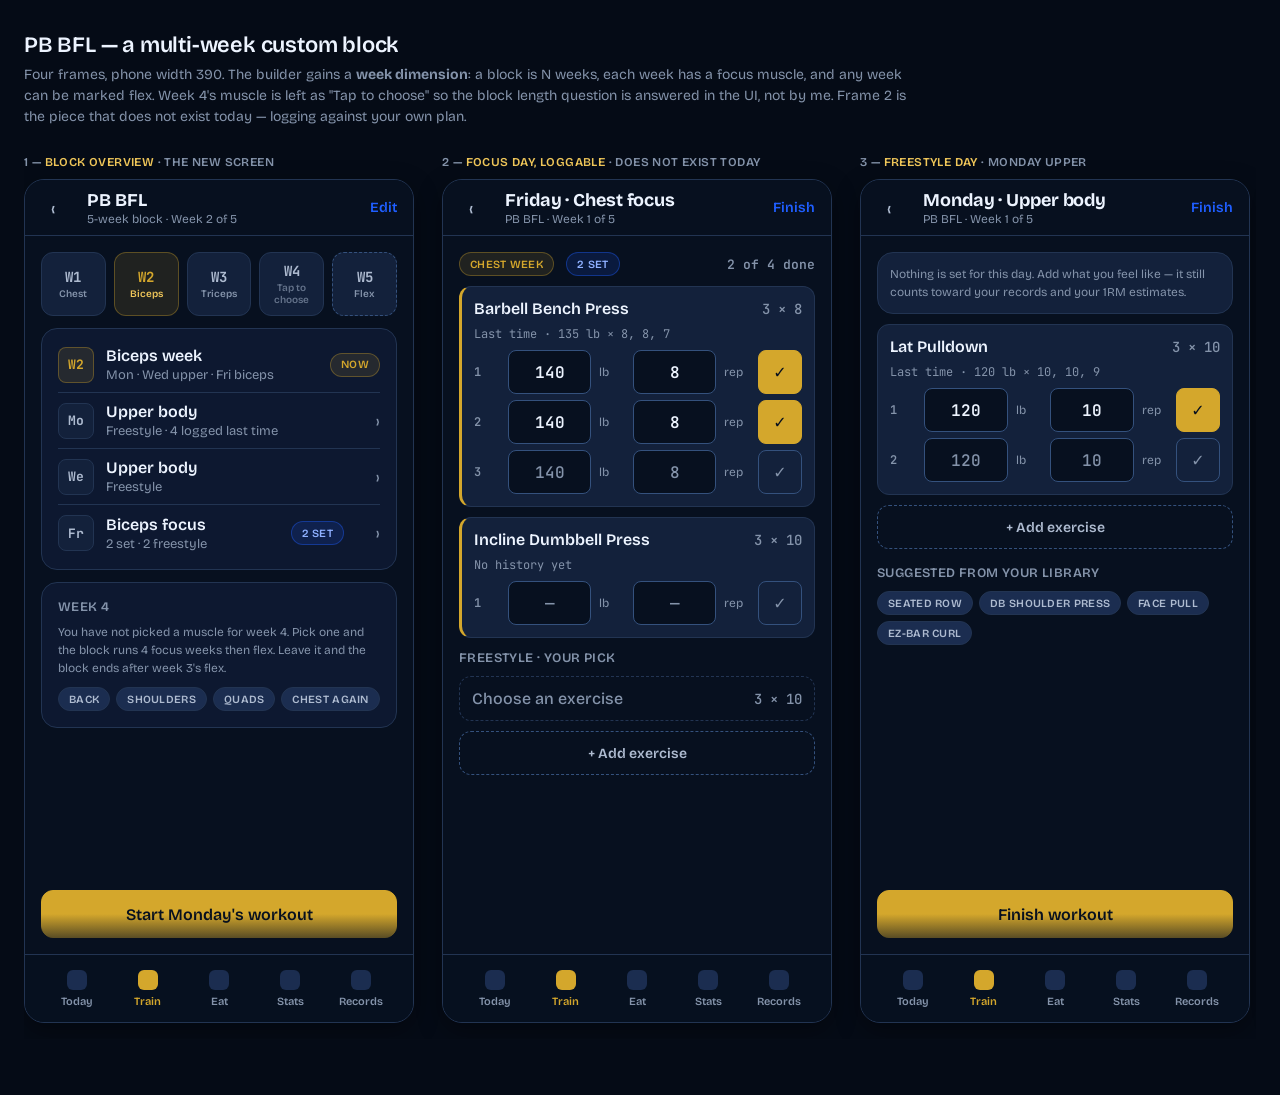
==== pb-bfl/index.html @ 00927906 "PB BFL multi-week block look package" ====
<!DOCTYPE html>
<html lang="en" data-theme="dark">
<head>
<meta charset="utf-8">
<meta name="viewport" content="width=device-width, initial-scale=1">
<title>PB BFL — multi-week builder look</title>
<link href="https://fonts.googleapis.com/css2?family=Bricolage+Grotesque:opsz,wght@12..96,400;12..96,600;12..96,700&family=JetBrains+Mono:wght@500;600;700&display=swap" rel="stylesheet">
<style>
:root{
  --brand-blue:#1f5eff; --brand-blue-deep:#07142b;
  --gold:#d4a72c; --accent:#d4a72c; --accent-dim:#f0c75a;
  --accent-bg:rgba(212,167,44,.12); --accent-border:rgba(212,167,44,.34);
  --accent-contrast:#07101f;
  --bg:#07101f; --surface:#0d1830; --surface-2:#13213b; --surface-3:#1b2d50;
  --surface-raised:#172746; --border:#223452; --border-bright:#34517d;
  --text:#edf4ff; --text-dim:#aebbd0; --text-muted:#8493aa;
  --danger:#ef6464; --success:#35c77b; --warn:#e7a844;
  --shadow-strong:rgba(0,0,0,.34);
  --r-xs:4px; --r-sm:8px; --r-md:12px; --r-lg:16px; --r-xl:20px; --r-pill:9999px;
  --s-xxs:4px; --s-xs:8px; --s-sm:12px; --s-md:16px; --s-lg:20px; --s-xl:24px; --s-xxl:32px;
  --sans:'Bricolage Grotesque',system-ui,sans-serif;
  --mono:'JetBrains Mono',monospace;
}
*{box-sizing:border-box;margin:0;padding:0}
body{background:#050b16;font-family:var(--sans);color:var(--text);padding:32px 24px 56px}
.sheet-title{font-size:22px;font-weight:600;letter-spacing:-.2px;margin-bottom:6px}
.sheet-sub{font-size:14px;color:var(--text-muted);margin-bottom:28px;max-width:900px;line-height:1.5}
.rail{display:flex;gap:28px;align-items:flex-start;overflow-x:auto;padding-bottom:16px}
.frame{flex:0 0 390px;width:390px}
.frame-cap{font-size:12px;font-weight:600;letter-spacing:.4px;text-transform:uppercase;color:var(--text-muted);margin-bottom:10px}
.frame-cap b{color:var(--accent-dim);font-weight:600}
.phone{width:390px;height:844px;background:var(--bg);border:1px solid var(--border);border-radius:var(--r-xl);overflow:hidden;position:relative;box-shadow:0 8px 24px var(--shadow-strong);display:flex;flex-direction:column}

/* header */
.hdr{height:56px;flex:0 0 56px;display:flex;align-items:center;gap:var(--s-sm);padding:0 var(--s-md);border-bottom:1px solid var(--border);background:rgba(7,16,31,.88)}
.hdr-back{width:44px;height:44px;margin-left:-10px;display:flex;align-items:center;justify-content:center;color:var(--text-dim);font-size:20px}
.hdr-t{font-size:18px;font-weight:700;letter-spacing:-.1px}
.hdr-s{font-size:12px;color:var(--text-muted);margin-top:1px}
.hdr-act{margin-left:auto;font-size:14px;font-weight:600;color:var(--brand-blue)}

.body{flex:1;overflow:hidden;padding:var(--s-md);display:flex;flex-direction:column;gap:var(--s-sm)}

/* nav */
.nav{height:68px;flex:0 0 68px;border-top:1px solid var(--border);background:rgba(7,16,31,.94);display:flex;align-items:center;padding:0 var(--s-md)}
.nav i{flex:1;text-align:center;font-size:11px;font-weight:600;color:var(--text-muted);font-style:normal;display:flex;flex-direction:column;gap:5px;align-items:center}
.nav i span{width:20px;height:20px;border-radius:6px;background:var(--surface-3);display:block}
.nav i.on{color:var(--accent)}
.nav i.on span{background:var(--accent)}

/* cards */
.card{background:var(--surface);border:1px solid var(--border);border-radius:var(--r-lg);padding:var(--s-md)}
.card-t{font-size:18px;font-weight:700;letter-spacing:-.1px}
.lbl{font-size:13px;font-weight:600;letter-spacing:.4px;text-transform:uppercase;color:var(--text-muted)}
.dim{color:var(--text-dim)}
.mut{color:var(--text-muted)}
.mono{font-family:var(--mono);font-weight:600}
.row{display:flex;align-items:center;gap:var(--s-sm)}
.sp{margin-left:auto}

/* week strip */
.weeks{display:flex;gap:var(--s-xs)}
.wk{flex:1;min-height:64px;border-radius:var(--r-md);border:1px solid var(--border);background:var(--surface-2);display:flex;flex-direction:column;align-items:center;justify-content:center;gap:3px;padding:var(--s-xs) 2px}
.wk .n{font-family:var(--mono);font-size:14px;font-weight:700;color:var(--text-dim)}
.wk .m{font-size:10px;font-weight:600;color:var(--text-muted);text-align:center;line-height:1.15}
.wk.now{border-color:var(--accent-border);background:var(--accent-bg)}
.wk.now .n{color:var(--accent)}
.wk.now .m{color:var(--accent-dim)}
.wk.flex{border-style:dashed;border-color:var(--border-bright)}
.wk.todo .m{color:var(--text-muted);opacity:.72}

/* week rows */
.wrow{display:flex;align-items:center;gap:var(--s-sm);min-height:56px;padding:var(--s-xs) 0;border-bottom:1px solid var(--border)}
.wrow:last-child{border-bottom:0}
.wbadge{width:36px;height:36px;flex:0 0 36px;border-radius:var(--r-sm);background:var(--surface-2);border:1px solid var(--border);display:flex;align-items:center;justify-content:center;font-family:var(--mono);font-size:13px;font-weight:700;color:var(--text-dim)}
.wrow.now .wbadge{background:var(--accent-bg);border-color:var(--accent-border);color:var(--accent)}
.wrow .ttl{font-size:16px;font-weight:600}
.wrow .sub{font-size:13px;color:var(--text-muted);margin-top:2px}
.chev{color:var(--text-muted);font-size:18px;width:24px;text-align:right}
.pill{display:inline-flex;align-items:center;height:24px;padding:0 10px;border-radius:var(--r-pill);font-size:11px;font-weight:600;letter-spacing:.3px;text-transform:uppercase;background:var(--surface-3);color:var(--text-dim);border:1px solid var(--border)}
.pill.now{background:var(--accent-bg);border-color:var(--accent-border);color:var(--accent)}
.pill.set{background:rgba(31,94,255,.14);border-color:rgba(31,94,255,.4);color:#8fb0ff}

/* buttons */
.btn{min-height:48px;border-radius:var(--r-md);border:1px solid var(--border-bright);background:var(--surface-2);color:var(--text);font-family:var(--sans);font-size:16px;font-weight:600;display:flex;align-items:center;justify-content:center;gap:8px;width:100%;cursor:pointer}
.btn.primary{background:var(--accent);border-color:var(--accent);color:var(--accent-contrast)}
.btn.ghost{background:transparent;border-style:dashed;color:var(--text-dim)}
.btn.sm{min-height:44px;font-size:14px}

/* exercise slot rows */
.slot{border:1px solid var(--border);border-radius:var(--r-md);background:var(--surface-2);padding:var(--s-sm);display:flex;flex-direction:column;gap:var(--s-xs)}
.slot.locked{border-left:3px solid var(--accent)}
.slot.free{border-style:dashed;background:transparent}
.slot-top{display:flex;align-items:center;gap:var(--s-xs)}
.slot-name{font-size:16px;font-weight:600;flex:1;min-width:0;overflow:hidden;text-overflow:ellipsis;white-space:nowrap}
.slot-tgt{font-family:var(--mono);font-size:14px;font-weight:500;color:var(--text-muted);white-space:nowrap}
.sets{display:flex;flex-direction:column;gap:6px}
.setrow{display:flex;align-items:center;gap:8px}
.setno{width:26px;font-family:var(--mono);font-size:12px;font-weight:600;color:var(--text-muted)}
.inp{height:44px;flex:1;min-width:0;border-radius:var(--r-sm);border:1px solid var(--border-bright);background:var(--bg);color:var(--text);font-family:var(--mono);font-size:16px;font-weight:600;display:flex;align-items:center;justify-content:center}
.inp.ghost{color:var(--text-muted);font-weight:500}
.unit{font-size:12px;color:var(--text-muted);width:26px}
.done{width:44px;height:44px;flex:0 0 44px;border-radius:var(--r-sm);border:1px solid var(--border-bright);display:flex;align-items:center;justify-content:center;color:var(--text-muted);font-size:16px}
.done.on{background:var(--accent);border-color:var(--accent);color:var(--accent-contrast)}
.lasttime{font-size:12px;color:var(--text-muted);font-family:var(--mono)}

/* flex week choice */
.choice{border:1px solid var(--border);border-radius:var(--r-lg);background:var(--surface);padding:var(--s-md);display:flex;flex-direction:column;gap:6px}
.choice.on{border-color:var(--accent-border);background:var(--accent-bg)}
.choice .ct{font-size:16px;font-weight:700;display:flex;align-items:center;gap:8px}
.choice .cd{font-size:13px;color:var(--text-dim);line-height:1.45}
.radio{width:20px;height:20px;border-radius:50%;border:2px solid var(--border-bright);flex:0 0 20px}
.choice.on .radio{border-color:var(--accent);background:radial-gradient(circle,var(--accent) 0 6px,transparent 6px)}

/* 1RM table */
.rm{display:flex;align-items:baseline;gap:var(--s-xs);padding:10px 0;border-bottom:1px solid var(--border)}
.rm:last-child{border-bottom:0}
.rm .n{font-size:15px;font-weight:600;flex:1;min-width:0;overflow:hidden;text-overflow:ellipsis;white-space:nowrap}
.rm .v{font-family:var(--mono);font-size:18px;font-weight:700;color:var(--accent)}
.rm .src{font-family:var(--mono);font-size:11px;color:var(--text-muted);width:88px;text-align:right}
.note{font-size:12px;color:var(--text-muted);line-height:1.5}

.scrollfade{position:absolute;left:0;right:0;bottom:68px;height:40px;background:linear-gradient(transparent,var(--bg));pointer-events:none}
</style>
</head>
<body>

<div class="sheet-title">PB BFL — a multi-week custom block</div>
<div class="sheet-sub">Four frames, phone width 390. The builder gains a <b>week dimension</b>: a block is N weeks, each week has a focus muscle, and any week can be marked flex. Week 4's muscle is left as "Tap to choose" so the block length question is answered in the UI, not by me. Frame 2 is the piece that does not exist today — logging against your own plan.</div>

<div class="rail">

<!-- ============ FRAME 1: BLOCK OVERVIEW ============ -->
<div class="frame">
  <div class="frame-cap">1 — <b>Block overview</b> · the new screen</div>
  <div class="phone">
    <div class="hdr">
      <div class="hdr-back">‹</div>
      <div>
        <div class="hdr-t">PB BFL</div>
        <div class="hdr-s">5-week block · Week 2 of 5</div>
      </div>
      <div class="hdr-act">Edit</div>
    </div>
    <div class="body">

      <div class="weeks">
        <div class="wk"><div class="n">W1</div><div class="m">Chest</div></div>
        <div class="wk now"><div class="n">W2</div><div class="m">Biceps</div></div>
        <div class="wk"><div class="n">W3</div><div class="m">Triceps</div></div>
        <div class="wk todo"><div class="n">W4</div><div class="m">Tap to<br>choose</div></div>
        <div class="wk flex"><div class="n">W5</div><div class="m">Flex</div></div>
      </div>

      <div class="card" style="padding:var(--s-xs) var(--s-md)">
        <div class="wrow now">
          <div class="wbadge">W2</div>
          <div style="flex:1;min-width:0">
            <div class="ttl">Biceps week</div>
            <div class="sub">Mon · Wed upper · Fri biceps</div>
          </div>
          <div class="pill now">Now</div>
        </div>
        <div class="wrow">
          <div class="wbadge">Mo</div>
          <div style="flex:1;min-width:0">
            <div class="ttl">Upper body</div>
            <div class="sub">Freestyle · 4 logged last time</div>
          </div>
          <div class="chev">›</div>
        </div>
        <div class="wrow">
          <div class="wbadge">We</div>
          <div style="flex:1;min-width:0">
            <div class="ttl">Upper body</div>
            <div class="sub">Freestyle</div>
          </div>
          <div class="chev">›</div>
        </div>
        <div class="wrow">
          <div class="wbadge">Fr</div>
          <div style="flex:1;min-width:0">
            <div class="ttl">Biceps focus</div>
            <div class="sub">2 set · 2 freestyle</div>
          </div>
          <div class="pill set">2 set</div>
          <div class="chev">›</div>
        </div>
      </div>

      <div class="card" style="display:flex;flex-direction:column;gap:8px">
        <div class="lbl">Week 4</div>
        <div class="note">You have not picked a muscle for week 4. Pick one and the block runs 4 focus weeks then flex. Leave it and the block ends after week 3's flex.</div>
        <div class="row" style="gap:6px;flex-wrap:wrap;margin-top:2px">
          <div class="pill">Back</div><div class="pill">Shoulders</div>
          <div class="pill">Quads</div><div class="pill">Chest again</div>
        </div>
      </div>

      <button class="btn primary" style="margin-top:auto">Start Monday's workout</button>
    </div>
    <div class="scrollfade"></div>
    <div class="nav">
      <i><span></span>Today</i><i class="on"><span></span>Train</i><i><span></span>Eat</i><i><span></span>Stats</i><i><span></span>Records</i>
    </div>
  </div>
</div>

<!-- ============ FRAME 2: FOCUS DAY, LOGGABLE ============ -->
<div class="frame">
  <div class="frame-cap">2 — <b>Focus day, loggable</b> · does not exist today</div>
  <div class="phone">
    <div class="hdr">
      <div class="hdr-back">‹</div>
      <div>
        <div class="hdr-t">Friday · Chest focus</div>
        <div class="hdr-s">PB BFL · Week 1 of 5</div>
      </div>
      <div class="hdr-act">Finish</div>
    </div>
    <div class="body" style="gap:10px">

      <div class="row">
        <div class="pill now">Chest week</div>
        <div class="pill set">2 set</div>
        <div class="sp mono mut" style="font-size:13px">2 of 4 done</div>
      </div>

      <div class="slot locked">
        <div class="slot-top">
          <div class="slot-name">Barbell Bench Press</div>
          <div class="slot-tgt">3 × 8</div>
        </div>
        <div class="lasttime">Last time · 135 lb × 8, 8, 7</div>
        <div class="sets">
          <div class="setrow"><div class="setno">1</div><div class="inp">140</div><div class="unit">lb</div><div class="inp">8</div><div class="unit">rep</div><div class="done on">✓</div></div>
          <div class="setrow"><div class="setno">2</div><div class="inp">140</div><div class="unit">lb</div><div class="inp">8</div><div class="unit">rep</div><div class="done on">✓</div></div>
          <div class="setrow"><div class="setno">3</div><div class="inp ghost">140</div><div class="unit">lb</div><div class="inp ghost">8</div><div class="unit">rep</div><div class="done">✓</div></div>
        </div>
      </div>

      <div class="slot locked">
        <div class="slot-top">
          <div class="slot-name">Incline Dumbbell Press</div>
          <div class="slot-tgt">3 × 10</div>
        </div>
        <div class="lasttime">No history yet</div>
        <div class="sets">
          <div class="setrow"><div class="setno">1</div><div class="inp ghost">—</div><div class="unit">lb</div><div class="inp ghost">—</div><div class="unit">rep</div><div class="done">✓</div></div>
        </div>
      </div>

      <div class="lbl" style="margin-top:2px">Freestyle · your pick</div>

      <div class="slot free">
        <div class="slot-top">
          <div class="slot-name mut" style="font-weight:500">Choose an exercise</div>
          <div class="slot-tgt">3 × 10</div>
        </div>
      </div>

      <button class="btn ghost sm">+ Add exercise</button>
    </div>
    <div class="scrollfade"></div>
    <div class="nav">
      <i><span></span>Today</i><i class="on"><span></span>Train</i><i><span></span>Eat</i><i><span></span>Stats</i><i><span></span>Records</i>
    </div>
  </div>
</div>

<!-- ============ FRAME 3: FREESTYLE DAY ============ -->
<div class="frame">
  <div class="frame-cap">3 — <b>Freestyle day</b> · Monday upper</div>
  <div class="phone">
    <div class="hdr">
      <div class="hdr-back">‹</div>
      <div>
        <div class="hdr-t">Monday · Upper body</div>
        <div class="hdr-s">PB BFL · Week 1 of 5</div>
      </div>
      <div class="hdr-act">Finish</div>
    </div>
    <div class="body" style="gap:10px">

      <div class="card" style="background:var(--surface-2);padding:var(--s-sm)">
        <div class="note">Nothing is set for this day. Add what you feel like — it still counts toward your records and your 1RM estimates.</div>
      </div>

      <div class="slot">
        <div class="slot-top">
          <div class="slot-name">Lat Pulldown</div>
          <div class="slot-tgt">3 × 10</div>
        </div>
        <div class="lasttime">Last time · 120 lb × 10, 10, 9</div>
        <div class="sets">
          <div class="setrow"><div class="setno">1</div><div class="inp">120</div><div class="unit">lb</div><div class="inp">10</div><div class="unit">rep</div><div class="done on">✓</div></div>
          <div class="setrow"><div class="setno">2</div><div class="inp ghost">120</div><div class="unit">lb</div><div class="inp ghost">10</div><div class="unit">rep</div><div class="done">✓</div></div>
        </div>
      </div>

      <button class="btn ghost sm">+ Add exercise</button>

      <div class="lbl" style="margin-top:6px">Suggested from your library</div>
      <div class="row" style="gap:6px;flex-wrap:wrap">
        <div class="pill">Seated Row</div>
        <div class="pill">DB Shoulder Press</div>
        <div class="pill">Face Pull</div>
        <div class="pill">EZ-Bar Curl</div>
      </div>

      <button class="btn primary" style="margin-top:auto">Finish workout</button>
    </div>
    <div class="scrollfade"></div>
    <div class="nav">
      <i><span></span>Today</i><i class="on"><span></span>Train</i><i><span></span>Eat</i><i><span></span>Stats</i><i><span></span>Records</i>
    </div>
  </div>
</div>

<!-- ============ FRAME 4: FLEX WEEK ============ -->
<div class="frame">
  <div class="frame-cap">4 — <b>Flex week</b> · light or max</div>
  <div class="phone">
    <div class="hdr">
      <div class="hdr-back">‹</div>
      <div>
        <div class="hdr-t">Week 5 · Flex</div>
        <div class="hdr-s">PB BFL · pick how you run it</div>
      </div>
    </div>
    <div class="body" style="gap:10px">

      <div class="choice">
        <div class="ct"><span class="radio"></span>Light week</div>
        <div class="cd">Same exercises, weights cut to 60% of what you lifted in weeks 1–4. Reps stay. Take it easy.</div>
      </div>

      <div class="choice on">
        <div class="ct"><span class="radio"></span>Max week</div>
        <div class="cd">Same exercises, low reps and heavy. Targets below come from your logged sets in weeks 1–4.</div>
      </div>

      <div class="card" style="display:flex;flex-direction:column;gap:2px">
        <div class="row" style="margin-bottom:6px">
          <div class="lbl">Estimated 1RM</div>
          <div class="sp mono mut" style="font-size:11px">FROM · BEST SET</div>
        </div>
        <div class="rm"><div class="n">Barbell Bench Press</div><div class="v">175</div><div class="src">140×8 · W1</div></div>
        <div class="rm"><div class="n">Incline DB Press</div><div class="v">78</div><div class="src">60×9 · W3</div></div>
        <div class="rm"><div class="n">EZ-Bar Curl</div><div class="v">96</div><div class="src">75×8 · W2</div></div>
        <div class="rm"><div class="n">Lat Pulldown</div><div class="v">160</div><div class="src">120×10 · W2</div></div>
        <div class="rm"><div class="n">Triceps Pushdown</div><div class="v mut" style="color:var(--text-muted);font-size:14px">Not enough</div><div class="src">1 set</div></div>
      </div>

      <div class="note">Estimates use Epley on your heaviest logged set — the same maths the Records tab already shows. Anything with fewer than two logged sets stays blank rather than guessing.</div>

      <button class="btn primary" style="margin-top:auto">Run week 5 as a max week</button>
    </div>
    <div class="scrollfade"></div>
    <div class="nav">
      <i><span></span>Today</i><i class="on"><span></span>Train</i><i><span></span>Eat</i><i><span></span>Stats</i><i><span></span>Records</i>
    </div>
  </div>
</div>

</div>
</body>
</html>
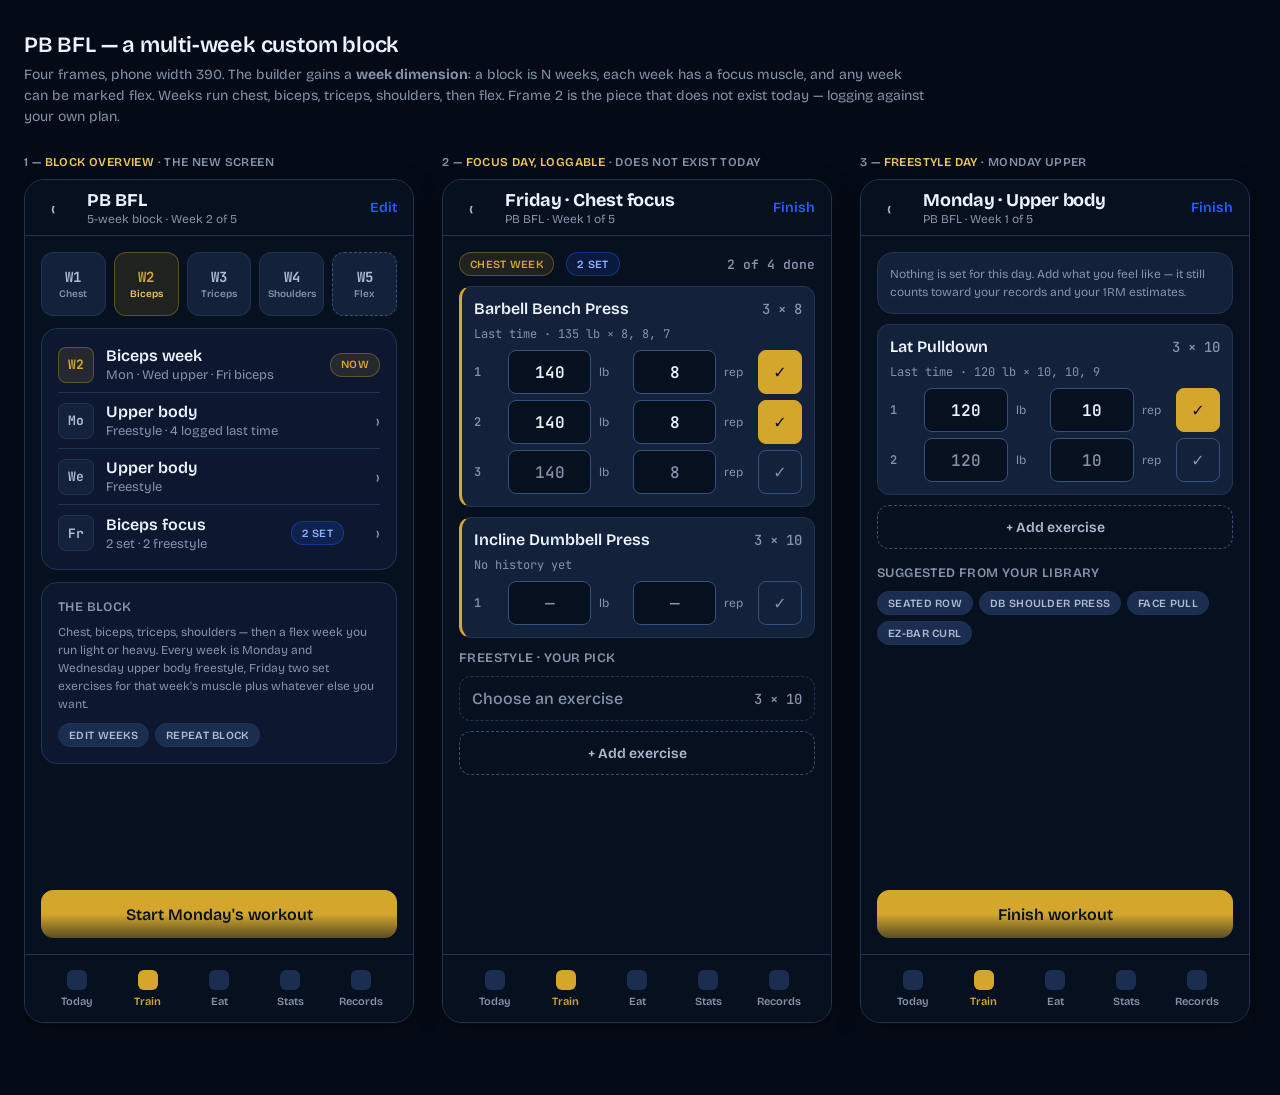
==== commit bc3063dc: "PB BFL: week 4 is shoulders" ====
--- a/pb-bfl/index.html
+++ b/pb-bfl/index.html
@@ -125,7 +125,7 @@
 <body>
 
 <div class="sheet-title">PB BFL — a multi-week custom block</div>
-<div class="sheet-sub">Four frames, phone width 390. The builder gains a <b>week dimension</b>: a block is N weeks, each week has a focus muscle, and any week can be marked flex. Week 4's muscle is left as "Tap to choose" so the block length question is answered in the UI, not by me. Frame 2 is the piece that does not exist today — logging against your own plan.</div>
+<div class="sheet-sub">Four frames, phone width 390. The builder gains a <b>week dimension</b>: a block is N weeks, each week has a focus muscle, and any week can be marked flex. Weeks run chest, biceps, triceps, shoulders, then flex. Frame 2 is the piece that does not exist today — logging against your own plan.</div>
 
 <div class="rail">
 
@@ -147,7 +147,7 @@
         <div class="wk"><div class="n">W1</div><div class="m">Chest</div></div>
         <div class="wk now"><div class="n">W2</div><div class="m">Biceps</div></div>
         <div class="wk"><div class="n">W3</div><div class="m">Triceps</div></div>
-        <div class="wk todo"><div class="n">W4</div><div class="m">Tap to<br>choose</div></div>
+        <div class="wk"><div class="n">W4</div><div class="m">Shoulders</div></div>
         <div class="wk flex"><div class="n">W5</div><div class="m">Flex</div></div>
       </div>
 
@@ -188,11 +188,10 @@
       </div>
 
       <div class="card" style="display:flex;flex-direction:column;gap:8px">
-        <div class="lbl">Week 4</div>
-        <div class="note">You have not picked a muscle for week 4. Pick one and the block runs 4 focus weeks then flex. Leave it and the block ends after week 3's flex.</div>
+        <div class="lbl">The block</div>
+        <div class="note">Chest, biceps, triceps, shoulders — then a flex week you run light or heavy. Every week is Monday and Wednesday upper body freestyle, Friday two set exercises for that week's muscle plus whatever else you want.</div>
         <div class="row" style="gap:6px;flex-wrap:wrap;margin-top:2px">
-          <div class="pill">Back</div><div class="pill">Shoulders</div>
-          <div class="pill">Quads</div><div class="pill">Chest again</div>
+          <div class="pill">Edit weeks</div><div class="pill">Repeat block</div>
         </div>
       </div>
 
